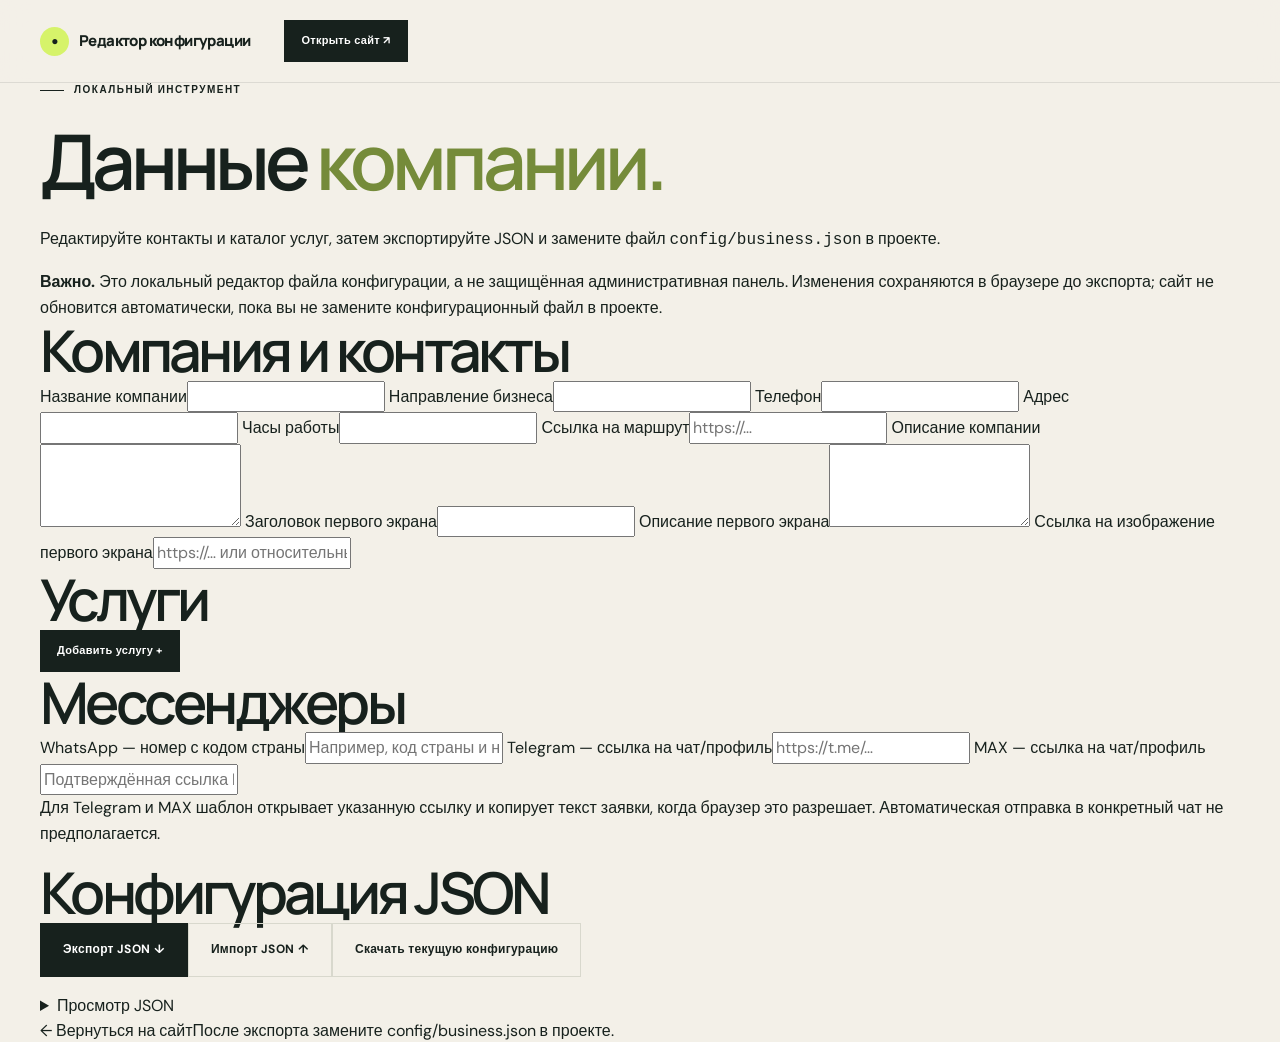
==== admin.html @ 0f89841c "feat: add local business configuration editor" ====
<!doctype html>
<html lang="ru">
<head>
  <meta charset="utf-8">
  <meta name="viewport" content="width=device-width, initial-scale=1">
  <meta name="robots" content="noindex,nofollow">
  <meta name="theme-color" content="#17211d">
  <title>Редактор конфигурации — шаблон сайта</title>
  <link rel="stylesheet" href="./css/style.css">
  <link rel="stylesheet" href="./css/admin.css">
  <script src="./js/admin.js" defer></script>
</head>
<body class="admin-page">
  <header class="site-header"><div class="container header-inner"><a class="brand" href="./index.html"><span class="brand-mark" aria-hidden="true">●</span>Редактор конфигурации</a><a class="button button-small" href="./index.html">Открыть сайт ↗</a></div></header>
  <main class="container admin-main">
    <div class="admin-heading"><p class="eyebrow"><span class="eyebrow-line"></span>ЛОКАЛЬНЫЙ ИНСТРУМЕНТ</p><h1>Данные <em>компании.</em></h1><p>Редактируйте контакты и каталог услуг, затем экспортируйте JSON и замените файл <code>config/business.json</code> в проекте.</p></div>
    <div class="admin-warning" role="note"><strong>Важно.</strong> Это локальный редактор файла конфигурации, а не защищённая административная панель. Изменения сохраняются в браузере до экспорта; сайт не обновится автоматически, пока вы не замените конфигурационный файл в проекте.</div>
    <section class="admin-panel"><div class="admin-panel-heading"><h2>Компания и контакты</h2></div><div class="admin-fields">
      <label>Название компании<input id="business-name" type="text"></label>
      <label>Направление бизнеса<input id="business-type" type="text"></label>
      <label>Телефон<input id="contact-phone" type="tel"></label>
      <label>Адрес<input id="contact-address" type="text"></label>
      <label>Часы работы<input id="contact-hours" type="text"></label>
      <label>Ссылка на маршрут<input id="contact-route" type="url" placeholder="https://…"></label>
      <label class="wide">Описание компании<textarea id="business-description" rows="3"></textarea></label>
      <label class="wide">Заголовок первого экрана<input id="business-hero-title" type="text"></label>
      <label class="wide">Описание первого экрана<textarea id="business-hero-description" rows="3"></textarea></label>
      <label class="wide">Ссылка на изображение первого экрана<input id="business-hero-image" type="url" placeholder="https://… или относительный путь"></label>
    </div></section>
    <section class="admin-panel"><div class="admin-panel-heading"><h2>Услуги</h2><button class="button button-small" id="add-service" type="button">Добавить услугу +</button></div><div id="services-editor" class="services-editor"></div></section>
    <section class="admin-panel"><div class="admin-panel-heading"><h2>Мессенджеры</h2></div><div class="admin-fields">
      <label>WhatsApp — номер с кодом страны<input id="messenger-whatsapp" type="tel" placeholder="Например, код страны и номер"></label>
      <label>Telegram — ссылка на чат/профиль<input id="messenger-telegram" type="url" placeholder="https://t.me/…"></label>
      <label class="wide">MAX — ссылка на чат/профиль<input id="messenger-max" type="url" placeholder="Подтверждённая ссылка https://…"></label>
    </div><p class="admin-help">Для Telegram и MAX шаблон открывает указанную ссылку и копирует текст заявки, когда браузер это разрешает. Автоматическая отправка в конкретный чат не предполагается.</p></section>
    <section class="admin-panel"><div class="admin-panel-heading"><h2>Конфигурация JSON</h2></div><div class="admin-actions"><button class="button" id="export-config" type="button">Экспорт JSON ↓</button><label class="button button-outline import-button" for="import-config">Импорт JSON ↑</label><input id="import-config" type="file" accept="application/json,.json" hidden><button class="button button-outline" id="download-current" type="button">Скачать текущую конфигурацию</button></div><p class="admin-status" id="admin-status" role="status" aria-live="polite"></p><details><summary>Просмотр JSON</summary><pre id="json-preview"></pre></details></section>
    <div class="admin-footer"><a href="./index.html">← Вернуться на сайт</a><span>После экспорта замените config/business.json в проекте.</span></div>
  </main>
</body>
</html>
---- css/style.css ----
@import url('https://fonts.googleapis.com/css2?family=DM+Sans:wght@400;500;600;700&family=Manrope:wght@400;500;600;700;800&display=swap');

:root{--bg:#f3f0e8;--surface:#fbfaf6;--text:#17211d;--muted:#68716b;--accent:#d6f36a;--border:#d8d8cd;--dark:#17211d;--radius:4px;--container:1200px;--ease:cubic-bezier(.2,.7,.2,1)}
*{box-sizing:border-box}
html{scroll-behavior:smooth;scroll-padding-top:92px}
body{margin:0;background:var(--bg);color:var(--text);font-family:'DM Sans',Arial,sans-serif;font-size:16px;line-height:1.6;-webkit-font-smoothing:antialiased}
body.dialog-open{overflow:hidden}
a{color:inherit;text-decoration:none}
button,input,textarea,select{font:inherit}
button,a{-webkit-tap-highlight-color:transparent}
button{color:inherit}
img{display:block;max-width:100%}
[hidden]{display:none!important}
.container{width:min(var(--container),calc(100% - 64px));margin-inline:auto}
.sr-only{position:absolute;width:1px;height:1px;padding:0;margin:-1px;overflow:hidden;clip:rect(0,0,0,0);white-space:nowrap;border:0}
.skip-link{position:fixed;z-index:1000;left:16px;top:12px;padding:10px 16px;background:var(--accent);transform:translateY(-160%);transition:transform .2s}
.skip-link:focus{transform:translateY(0)}
.site-header{position:sticky;top:0;z-index:20;background:rgba(243,240,232,.94);backdrop-filter:blur(14px);border-bottom:1px solid rgba(23,33,29,.1)}
.header-inner{min-height:82px;display:flex;align-items:center;gap:34px}
.brand{display:inline-flex;align-items:center;gap:10px;font-family:Manrope,sans-serif;font-size:15px;font-weight:800;letter-spacing:-.04em;white-space:nowrap}
.brand-mark{display:grid;place-items:center;width:29px;height:29px;border-radius:50%;background:var(--accent);font-size:12px;color:var(--dark)}
.main-nav{display:flex;align-items:center;gap:30px;margin-left:auto}
.main-nav a,.header-contact>a{font-size:12px;font-weight:700;letter-spacing:.04em;transition:opacity .2s}
.main-nav a:hover,.header-contact>a:hover{opacity:.6}
.header-contact{display:flex;align-items:center;gap:22px}
.button{display:inline-flex;justify-content:center;align-items:center;gap:18px;min-height:54px;padding:0 22px;border:1px solid var(--text);background:var(--text);color:#fff;font-size:12px;font-weight:700;letter-spacing:.025em;cursor:pointer;transition:background .2s,color .2s,border-color .2s,transform .2s}
.button:hover{background:var(--accent);border-color:var(--accent);color:var(--text);transform:translateY(-2px)}
.button:focus-visible,.text-button:focus-visible,.dialog-close:focus-visible,.menu-toggle:focus-visible,a:focus-visible,input:focus-visible,textarea:focus-visible,select:focus-visible{outline:3px solid #789a16;outline-offset:3px}
.button-small{min-height:42px;padding:0 16px;font-size:11px}
.button-quiet{background:transparent;color:var(--text);border-color:var(--border)}
.button-quiet:hover,.button-outline:hover{background:var(--accent);border-color:var(--accent);color:var(--text)}
.button-outline{background:transparent;color:var(--text);border-color:var(--border)}
.button-full{width:100%;margin-top:18px}
.menu-toggle{display:none}
.section{padding:104px 0}
.hero{padding-top:70px;padding-bottom:28px}
.hero-grid{display:grid;grid-template-columns:1.02fr .98fr;gap:70px;align-items:center;min-height:510px}
.hero-copy{padding:28px 0 48px}
.eyebrow{display:flex;align-items:center;gap:10px;margin:0 0 24px;font-size:10px;line-height:1.4;font-weight:700;letter-spacing:.15em;text-transform:uppercase}
.eyebrow-line{display:inline-block;width:24px;height:1px;background:currentColor}
h1,h2,h3,p{margin-top:0}
h1,h2,h3{font-family:Manrope,Arial,sans-serif;font-weight:600;letter-spacing:-.065em;line-height:1.05}
h1{max-width:650px;margin-bottom:24px;font-size:clamp(48px,6vw,82px)}
h1 em,h2 em{font-style:normal;color:#758b3a}
.hero-description{max-width:460px;margin-bottom:30px;color:var(--muted);font-size:16px;line-height:1.8}
.hero-actions{display:flex;flex-wrap:wrap;gap:10px}
.hero-note{display:flex;align-items:center;gap:10px;margin-top:34px;color:var(--muted);font-size:11px}
.note-dot{width:7px;height:7px;background:#7d9b3a;border-radius:50%}
.hero-visual{position:relative;min-height:490px;background:#d7d5c9;overflow:hidden}
.hero-image{position:absolute;inset:0;background:linear-gradient(140deg,#bfc7b2 0%,#d9d6c8 45%,#9ca893 100%);background-size:cover;background-position:center}
.hero-image:after{content:"";position:absolute;inset:0;background:linear-gradient(180deg,transparent 48%,rgba(23,33,29,.42))}
.image-caption{position:absolute;z-index:1;left:24px;right:24px;bottom:22px;display:flex;gap:12px;color:#fff;font-size:10px;font-weight:700;letter-spacing:.1em;text-transform:uppercase}
.caption-number{color:var(--accent)}
.hero-stamp{position:absolute;z-index:2;right:20px;top:20px;width:100px;height:100px;border-radius:50%;background:var(--accent);display:flex;flex-direction:column;align-items:center;justify-content:center;font-size:11px;font-weight:800;line-height:1.2;transform:rotate(9deg)}
.stamp-arrow{font-size:20px}
.hero-bottom{display:flex;gap:32px;border-top:1px solid var(--border);padding-top:18px;font-size:9px;font-weight:700;letter-spacing:.12em}
.scroll-hint{margin-left:auto;color:var(--muted)}
.services-section{background:var(--surface)}
.section-heading{display:flex;justify-content:space-between;align-items:end;gap:48px;margin-bottom:44px}
.section-heading .eyebrow{margin-bottom:18px}
h2{font-size:clamp(38px,4.5vw,60px);margin-bottom:0}
.section-heading>p{max-width:360px;margin:0 0 4px;color:var(--muted);font-size:13px;line-height:1.8}
.services-grid{display:grid;grid-template-columns:repeat(3,minmax(0,1fr));gap:14px}
.service-card{min-height:300px;display:flex;flex-direction:column;padding:28px;background:var(--bg);border:1px solid var(--border);transition:transform .25s var(--ease),border-color .25s}
.service-card:hover{transform:translateY(-5px);border-color:var(--text)}
.service-top{display:flex;justify-content:space-between;align-items:center;margin-bottom:38px}
.service-index{font-size:10px;font-weight:700;letter-spacing:.1em;color:var(--muted)}
.service-arrow{display:grid;place-items:center;width:34px;height:34px;border:1px solid var(--border);border-radius:50%;font-size:16px}
.service-card h3{font-size:24px;margin-bottom:12px;letter-spacing:-.04em}
.service-card p{color:var(--muted);font-size:13px;line-height:1.75;margin-bottom:24px}
.service-meta{display:flex;justify-content:space-between;gap:12px;margin-top:auto;padding-top:16px;border-top:1px solid var(--border);font-size:11px;font-weight:700}
.service-price{font-size:13px}
.service-duration{color:var(--muted);font-weight:500}
.service-book{display:flex;justify-content:space-between;align-items:center;margin-top:20px;padding:0;border:0;background:none;text-align:left;font-size:11px;font-weight:800;cursor:pointer}
.service-book span{font-size:18px;transition:transform .2s}
.service-book:hover span{transform:translate(3px,-3px)}
.loading-state,.empty-state{grid-column:1/-1;padding:30px;border:1px dashed var(--border);color:var(--muted)}
.about-section{background:var(--dark);color:#f3f0e8}
.about-grid{display:grid;grid-template-columns:.65fr 1.35fr;gap:70px}
.about-aside .eyebrow{color:#bfc7b2}
.about-index{display:block;margin-top:110px;font-family:Manrope,sans-serif;font-size:58px;letter-spacing:-.07em;color:var(--accent)}
.about-index span{font-family:'DM Sans',sans-serif;font-size:10px;letter-spacing:.12em;color:#a8b0a8}
.about-content h2{font-size:clamp(42px,5vw,68px);margin-bottom:30px}
.about-content h2 em{color:var(--accent)}
.about-description{max-width:620px;color:#bdc3bc;font-size:15px;line-height:1.9}
.about-points{display:grid;grid-template-columns:repeat(3,1fr);gap:18px;margin-top:46px;padding-top:24px;border-top:1px solid rgba(255,255,255,.2)}
.about-point{display:flex;gap:10px;font-size:12px;line-height:1.7}
.about-point span{color:var(--accent);font-weight:700}
.contact-section{background:var(--accent)}
.contact-grid{display:grid;grid-template-columns:1fr .8fr;gap:90px}
.contact-intro .eyebrow{margin-bottom:28px}
.contact-intro h2{font-size:clamp(44px,5vw,70px);margin-bottom:24px}
.contact-intro h2 em{color:#62772b}
.contact-intro>p:not(.eyebrow){max-width:400px;margin-bottom:28px;color:#4f5c35;font-size:14px}
.contact-details{padding-top:10px}
.contact-row{display:grid;grid-template-columns:130px 1fr;gap:18px;padding:20px 0;border-bottom:1px solid rgba(23,33,29,.23)}
.contact-label{font-size:9px;font-weight:800;letter-spacing:.13em}
.contact-row p,.contact-row>a{margin:0;font-size:14px;font-weight:600;overflow-wrap:anywhere}
.contact-messengers{display:flex;flex-wrap:wrap;gap:12px}
.contact-messengers a{text-decoration:underline;text-underline-offset:4px;font-size:13px}
.route-link{display:inline-block;margin-top:20px;font-size:12px;font-weight:800}
.site-footer{padding:40px 0 24px;background:var(--dark);color:#f3f0e8}
.footer-inner>p{max-width:340px;margin:16px 0 34px;color:#a8b0a8;font-size:12px}
.footer-brand .brand-mark{background:var(--accent);color:var(--dark)}
.footer-bottom{display:flex;gap:24px;justify-content:space-between;flex-wrap:wrap;padding-top:18px;border-top:1px solid rgba(255,255,255,.17);color:#a8b0a8;font-size:10px}
.footer-bottom a{color:#f3f0e8}
.booking-dialog{width:min(620px,calc(100% - 28px));max-width:none;max-height:min(92vh,900px);padding:0;border:0;background:var(--surface);color:var(--text);box-shadow:0 25px 100px rgba(0,0,0,.25);overflow:auto}
.booking-dialog::backdrop{background:rgba(14,21,17,.7);backdrop-filter:blur(4px)}
.dialog-shell{padding:clamp(22px,5vw,42px)}
.dialog-top{display:flex;justify-content:space-between;align-items:center}
.dialog-top .eyebrow{margin:0}
.dialog-close{display:grid;place-items:center;width:38px;height:38px;border:1px solid var(--border);border-radius:50%;background:transparent;font-size:24px;line-height:1;cursor:pointer}
.booking-dialog h2{margin:22px 0 14px;font-size:clamp(34px,5vw,48px)}
.dialog-description{max-width:470px;color:var(--muted);font-size:13px;line-height:1.75}
.selected-service{display:grid;grid-template-columns:1fr auto;gap:4px 16px;margin:24px 0;padding:16px;background:var(--bg);border:1px solid var(--border)}
.selected-service>span{grid-column:1/-1;color:var(--muted);font-size:9px;font-weight:800;letter-spacing:.12em}
.selected-service strong{font-size:14px}
.text-button{padding:0;border:0;background:transparent;text-decoration:underline;text-underline-offset:3px;font-size:11px;font-weight:700;cursor:pointer}
.form-fields{display:grid;grid-template-columns:repeat(2,minmax(0,1fr));gap:16px}
.form-field{display:flex;flex-direction:column;gap:7px;min-width:0}
.form-field.full-width{grid-column:1/-1}
.field-label{font-size:11px;font-weight:700}
.field-label .required{color:#9a3f2f}
.form-field input,.form-field textarea,.form-field select,.message-preview textarea{width:100%;min-height:48px;padding:12px;border:1px solid var(--border);border-radius:0;background:#fff;color:var(--text);font-size:13px}
.form-field textarea,.message-preview textarea{resize:vertical;min-height:96px}
.form-field input[aria-invalid="true"],.form-field textarea[aria-invalid="true"],.form-field select[aria-invalid="true"]{border-color:#b33b2c}
.field-error{margin:0;color:#9a3026;font-size:11px}
.form-error{margin:12px 0 0;color:#9a3026;font-size:12px}
.dialog-footnote{margin:24px 0 0;padding-top:18px;border-top:1px solid var(--border);color:var(--muted);font-size:10px;line-height:1.7}
.message-preview{margin-top:24px;padding-top:24px;border-top:1px solid var(--border)}
.preview-heading .eyebrow{margin-bottom:8px}
.preview-heading h3{margin-bottom:16px;font-size:24px}
.message-preview .field-label{display:block;margin-bottom:8px}
.preview-actions{display:flex;align-items:center;gap:12px;flex-wrap:wrap;margin-top:12px}
.preview-actions .button{min-height:44px}
.copy-status{font-size:11px;color:var(--muted)}
.messenger-instructions{margin:22px 0 12px;color:var(--muted);font-size:12px;line-height:1.7}
.messenger-actions{display:grid;grid-template-columns:repeat(3,1fr);gap:8px}
.messenger-actions .button{min-height:48px;padding:10px;font-size:11px}
.messenger-actions .button:disabled{opacity:.45;cursor:not-allowed;transform:none}
.back-to-form{margin-top:20px}
.toast{position:fixed;z-index:100;right:24px;bottom:24px;max-width:min(380px,calc(100% - 48px));padding:14px 18px;background:var(--dark);color:#fff;font-size:12px;box-shadow:0 10px 30px rgba(0,0,0,.18);opacity:0;transform:translateY(10px);pointer-events:none;transition:opacity .2s,transform .2s}
.toast.is-visible{opacity:1;transform:translateY(0)}
@media(max-width:1000px){.container{width:min(var(--container),calc(100% - 40px))}.header-inner{gap:20px}.main-nav{gap:18px}.header-contact{gap:12px}.hero-grid{gap:34px}.hero-visual{min-height:440px}.about-grid{gap:38px}.contact-grid{gap:45px}}
@media(max-width:760px){.container{width:calc(100% - 36px)}.header-inner{min-height:70px;gap:14px}.menu-toggle{display:flex;flex-direction:column;justify-content:center;gap:5px;order:3;width:40px;height:40px;margin-left:auto;border:1px solid var(--border);background:transparent;cursor:pointer}.menu-toggle>span:not(.sr-only){display:block;width:17px;height:1px;margin-inline:auto;background:var(--text)}.main-nav{position:absolute;left:0;right:0;top:100%;display:none;flex-direction:column;align-items:stretch;gap:0;padding:10px 18px 18px;background:var(--bg);border-bottom:1px solid var(--border)}.main-nav.is-open{display:flex}.main-nav a{padding:12px 4px;border-bottom:1px solid var(--border)}.header-contact{margin-left:auto}.header-contact>a{display:none}.header-contact .button{min-height:40px;padding:0 12px;font-size:10px}.brand{font-size:13px}.hero{padding-top:36px}.hero-grid{grid-template-columns:1fr;gap:34px;min-height:0}.hero-copy{padding:12px 0 0}.hero-visual{min-height:390px}.hero-bottom{gap:14px;flex-wrap:wrap;font-size:8px}.scroll-hint{margin-left:auto}.section{padding:76px 0}.section-heading{align-items:flex-start;flex-direction:column;gap:18px;margin-bottom:30px}.section-heading>p{max-width:520px}.services-grid{grid-template-columns:repeat(2,minmax(0,1fr))}.service-card{padding:22px;min-height:280px}.service-top{margin-bottom:28px}.about-grid{grid-template-columns:1fr;gap:24px}.about-index{margin-top:28px;font-size:40px}.about-content h2{font-size:clamp(40px,8vw,58px)}.about-points{grid-template-columns:1fr;gap:12px;margin-top:32px}.contact-grid{grid-template-columns:1fr;gap:40px}.contact-row{grid-template-columns:115px 1fr}.footer-bottom{gap:12px}.footer-bottom span{width:100%}}
@media(max-width:480px){.container{width:calc(100% - 28px)}.brand-mark{width:25px;height:25px}.brand{gap:7px;font-size:12px}.header-contact .button{max-width:105px;white-space:normal;line-height:1.15;padding:6px 9px}.hero h1{font-size:clamp(43px,12vw,58px)}.hero-actions{align-items:stretch;flex-direction:column}.hero-actions .button{width:100%}.hero-visual{min-height:330px}.hero-stamp{width:82px;height:82px;font-size:9px}.hero-bottom span:nth-child(2),.hero-bottom span:nth-child(3){display:none}.services-grid{grid-template-columns:1fr}.service-card{min-height:260px}.service-top{margin-bottom:22px}.service-card h3{font-size:22px}.contact-intro h2{font-size:46px}.contact-row{grid-template-columns:1fr;gap:6px}.form-fields{grid-template-columns:1fr}.form-field.full-width{grid-column:auto}.messenger-actions{grid-template-columns:1fr}.dialog-shell{padding:22px 18px}.booking-dialog{width:calc(100% - 18px);max-height:94vh}.selected-service{grid-template-columns:1fr auto}.footer-bottom{flex-direction:column;gap:10px}}
@media(prefers-reduced-motion:reduce){*,*::before,*::after{scroll-behavior:auto!important;animation-duration:.01ms!important;animation-iteration-count:1!important;transition-duration:.01ms!important}}
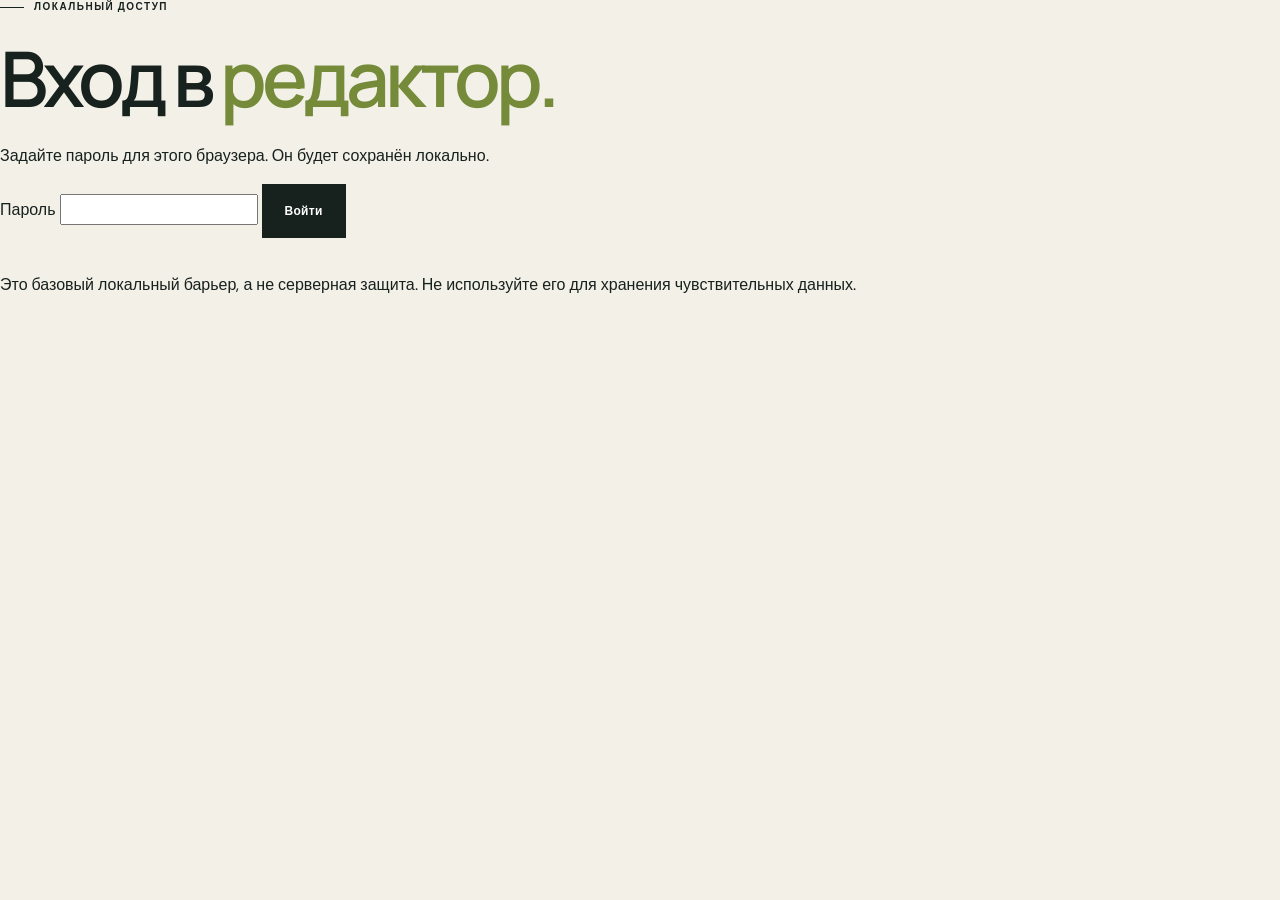
==== commit aac87693: "Add local password gate to admin editor" ====
--- a/admin.html
+++ b/admin.html
@@ -11,6 +11,23 @@
   <script src="./js/admin.js" defer></script>
 </head>
 <body class="admin-page">
+  <main id="auth-screen" class="auth-screen" aria-labelledby="auth-title">
+    <form id="auth-form" class="auth-card">
+      <p class="eyebrow"><span class="eyebrow-line"></span>ЛОКАЛЬНЫЙ ДОСТУП</p>
+      <h1 id="auth-title">Вход в <em>редактор.</em></h1>
+      <p id="auth-description">Задайте пароль для этого браузера. Он будет сохранён локально.</p>
+      <label id="auth-password-label" for="auth-password">Пароль
+        <input id="auth-password" type="password" autocomplete="current-password" minlength="8" required>
+      </label>
+      <label id="auth-confirm-label" for="auth-confirm" hidden>Повторите пароль
+        <input id="auth-confirm" type="password" autocomplete="new-password" minlength="8">
+      </label>
+      <button class="button" type="submit" id="auth-submit">Войти</button>
+      <p id="auth-status" class="admin-status" role="status" aria-live="polite"></p>
+      <p class="auth-note">Это базовый локальный барьер, а не серверная защита. Не используйте его для хранения чувствительных данных.</p>
+    </form>
+  </main>
+  <div id="admin-app" hidden>
   <header class="site-header"><div class="container header-inner"><a class="brand" href="./index.html"><span class="brand-mark" aria-hidden="true">●</span>Редактор конфигурации</a><a class="button button-small" href="./index.html">Открыть сайт ↗</a></div></header>
   <main class="container admin-main">
     <div class="admin-heading"><p class="eyebrow"><span class="eyebrow-line"></span>ЛОКАЛЬНЫЙ ИНСТРУМЕНТ</p><h1>Данные <em>компании.</em></h1><p>Редактируйте контакты и каталог услуг, затем экспортируйте JSON и замените файл <code>config/business.json</code> в проекте.</p></div>
@@ -36,5 +53,6 @@
     <section class="admin-panel"><div class="admin-panel-heading"><h2>Конфигурация JSON</h2></div><div class="admin-actions"><button class="button" id="export-config" type="button">Экспорт JSON ↓</button><label class="button button-outline import-button" for="import-config">Импорт JSON ↑</label><input id="import-config" type="file" accept="application/json,.json" hidden><button class="button button-outline" id="download-current" type="button">Скачать текущую конфигурацию</button></div><p class="admin-status" id="admin-status" role="status" aria-live="polite"></p><details><summary>Просмотр JSON</summary><pre id="json-preview"></pre></details></section>
     <div class="admin-footer"><a href="./index.html">← Вернуться на сайт</a><span>После экспорта замените config/business.json в проекте.</span></div>
   </main>
+  </div>
 </body>
 </html>
--- a/css/admin.css
+++ b/css/admin.css
@@ -0,0 +1 @@
+.admin-page{min-height:100vh}.admin-main{padding-top:62px;padding-bottom:80px}.admin-heading{max-width:760px;margin-bottom:30px}.admin-heading .eyebrow{margin-bottom:18px}.admin-heading h1{font-size:clamp(42px,6vw,70px);margin-bottom:18px}.admin-heading h1 em{color:#758b3a;font-style:normal}.admin-heading>p:not(.eyebrow){max-width:650px;color:var(--muted);font-size:14px;line-height:1.8}.admin-heading code{padding:2px 5px;background:#e8e6dc}.admin-warning{padding:16px 18px;margin:24px 0 30px;border-left:4px solid #a5c44d;background:#e8eadb;font-size:12px;line-height:1.8}.admin-panel{padding:26px;margin-bottom:18px;background:var(--surface);border:1px solid var(--border)}.admin-panel-heading{display:flex;justify-content:space-between;align-items:center;gap:20px;margin-bottom:22px}.admin-panel-heading h2{font-size:24px;letter-spacing:-.04em}.admin-fields{display:grid;grid-template-columns:repeat(2,minmax(0,1fr));gap:16px}.admin-fields label,.service-editor-card label{display:flex;flex-direction:column;gap:7px;font-size:11px;font-weight:700}.admin-fields input,.admin-fields textarea,.service-editor-card input,.service-editor-card textarea{width:100%;min-width:0;padding:12px;border:1px solid var(--border);border-radius:0;background:#fff;color:var(--text);font-size:13px;font-weight:400}.admin-fields textarea,.service-editor-card textarea{resize:vertical}.admin-fields .wide{grid-column:1/-1}.services-editor{display:grid;gap:12px}.service-editor-card{padding:20px;border:1px solid var(--border);background:var(--bg)}.service-editor-top{display:flex;justify-content:space-between;align-items:center;gap:12px;margin-bottom:14px}.service-editor-top strong{font-family:Manrope,sans-serif;font-size:14px}.delete-service{padding:8px 10px;border:1px solid #c6a9a1;background:transparent;color:#913b2b;font-size:11px;cursor:pointer}.service-editor-fields{display:grid;grid-template-columns:repeat(2,minmax(0,1fr));gap:12px}.service-editor-fields .wide{grid-column:1/-1}.admin-help{margin:14px 0 0;color:var(--muted);font-size:12px;line-height:1.8}.admin-actions{display:flex;flex-wrap:wrap;gap:10px}.import-button{cursor:pointer}.admin-status{min-height:20px;margin:14px 0 0;color:#526c22;font-size:12px}.admin-status.is-error{color:#9a3026}details{margin-top:20px;border-top:1px solid var(--border);padding-top:16px}summary{cursor:pointer;font-size:12px;font-weight:700}pre{overflow:auto;max-height:380px;padding:16px;background:#17211d;color:#e7eadf;font-size:11px;line-height:1.6;white-space:pre-wrap;overflow-wrap:anywhere}.admin-footer{display:flex;justify-content:space-between;gap:20px;flex-wrap:wrap;padding-top:22px;font-size:11px;color:var(--muted)}.admin-footer a{color:var(--text);font-weight:700}@media(max-width:600px){.admin-main{padding-top:38px}.admin-panel{padding:18px}.admin-panel-heading{align-items:flex-start;flex-direction:column}.admin-fields,.service-editor-fields{grid-template-columns:1fr}.admin-fields .wide,.service-editor-fields .wide{grid-column:auto}.admin-actions{flex-direction:column}.admin-actions .button,.import-button{width:100%}}
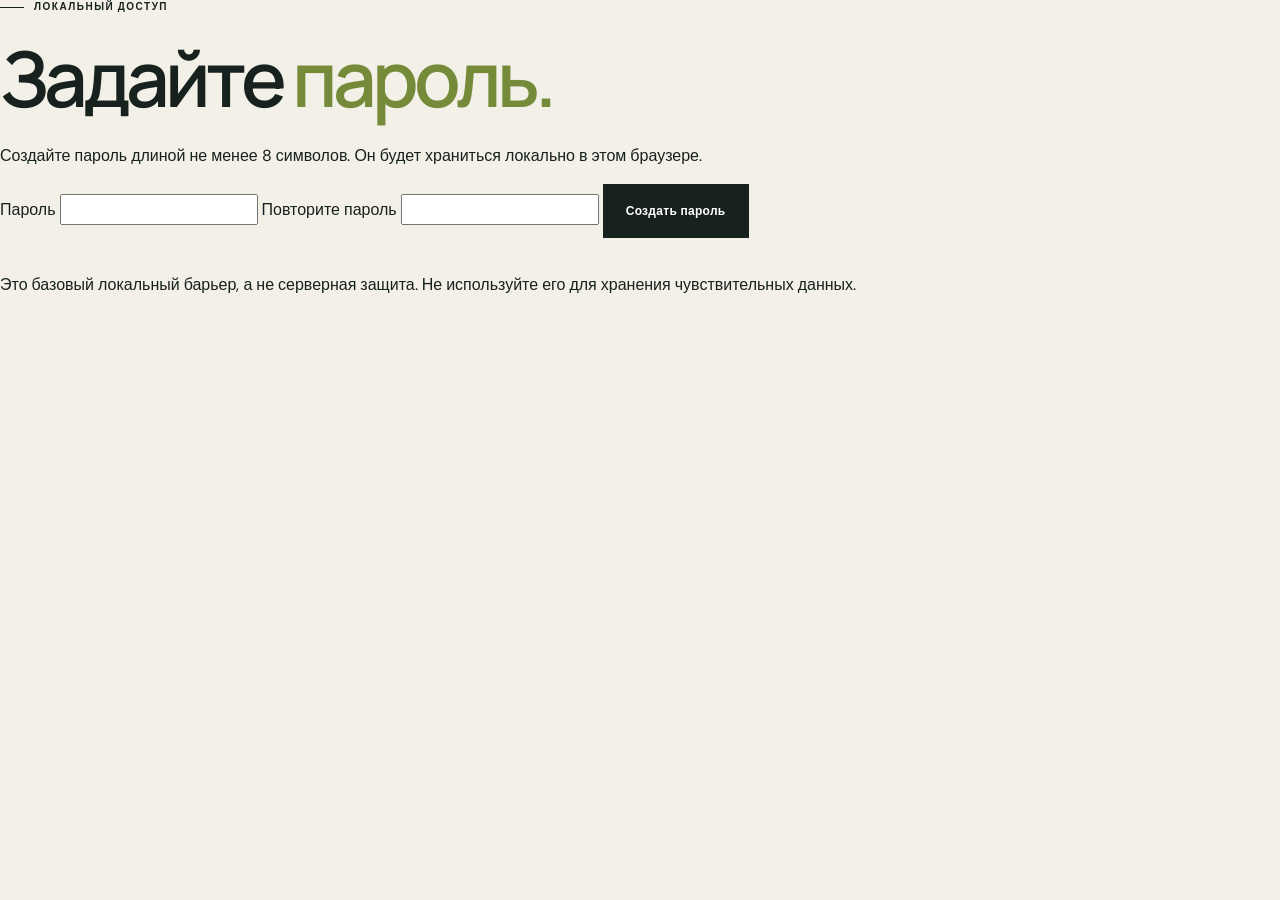
==== commit 439bca7b: "Add admin logout control" ====
--- a/admin.html
+++ b/admin.html
@@ -28,7 +28,7 @@
     </form>
   </main>
   <div id="admin-app" hidden>
-  <header class="site-header"><div class="container header-inner"><a class="brand" href="./index.html"><span class="brand-mark" aria-hidden="true">●</span>Редактор конфигурации</a><a class="button button-small" href="./index.html">Открыть сайт ↗</a></div></header>
+  <header class="site-header"><div class="container header-inner"><a class="brand" href="./index.html"><span class="brand-mark" aria-hidden="true">●</span>Редактор конфигурации</a><div class="admin-header-actions"><button class="button button-small button-outline" id="logout-admin" type="button">Выйти</button><a class="button button-small" href="./index.html">Открыть сайт ↗</a></div></div></header>
   <main class="container admin-main">
     <div class="admin-heading"><p class="eyebrow"><span class="eyebrow-line"></span>ЛОКАЛЬНЫЙ ИНСТРУМЕНТ</p><h1>Данные <em>компании.</em></h1><p>Редактируйте контакты и каталог услуг, затем экспортируйте JSON и замените файл <code>config/business.json</code> в проекте.</p></div>
     <div class="admin-warning" role="note"><strong>Важно.</strong> Это локальный редактор файла конфигурации, а не защищённая административная панель. Изменения сохраняются в браузере до экспорта; сайт не обновится автоматически, пока вы не замените конфигурационный файл в проекте.</div>
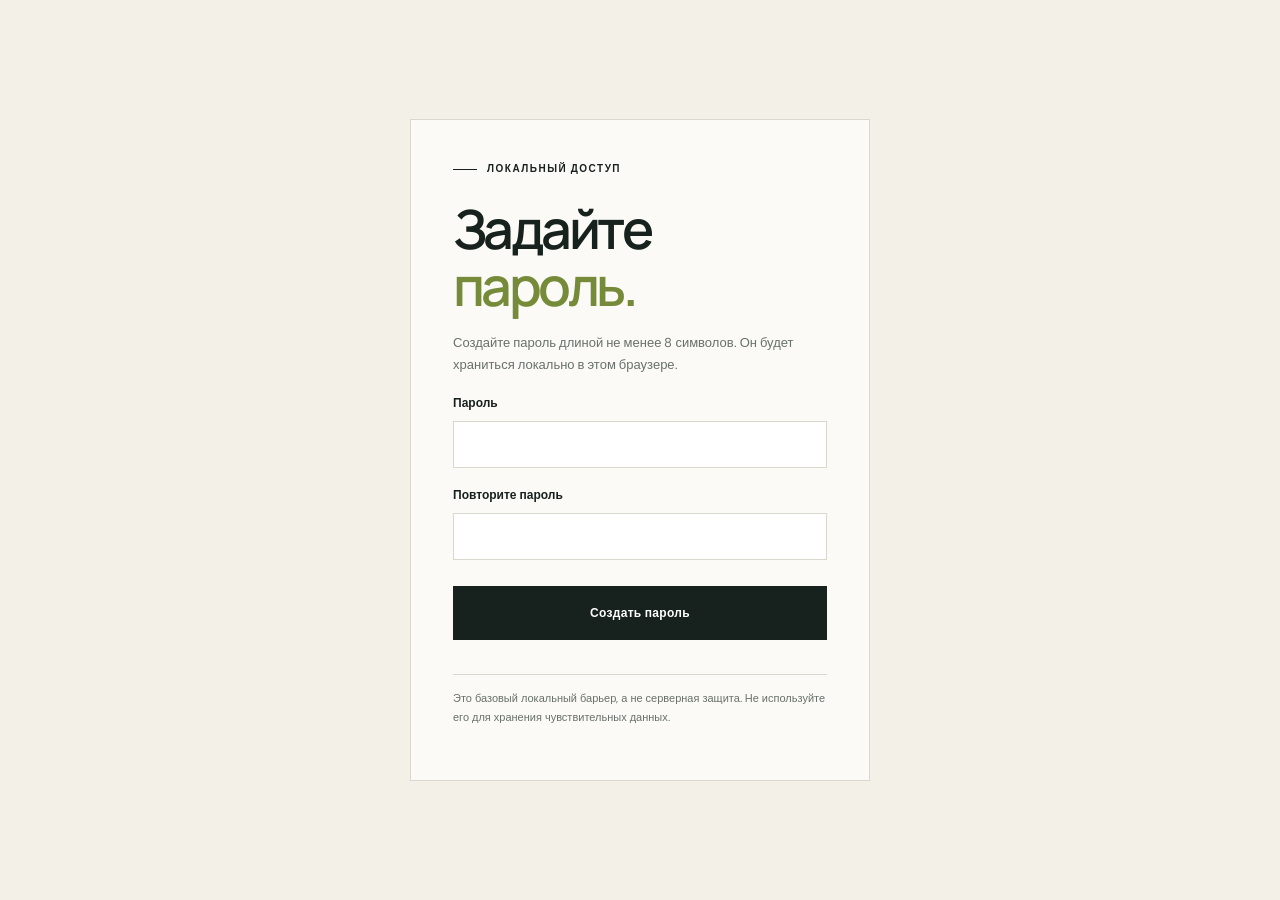
==== commit f31e1394: "Add live Google Sheets data source without redeploying site" ====
--- a/admin.html
+++ b/admin.html
@@ -30,8 +30,8 @@
   <div id="admin-app" hidden>
   <header class="site-header"><div class="container header-inner"><a class="brand" href="./index.html"><span class="brand-mark" aria-hidden="true">●</span>Редактор конфигурации</a><div class="admin-header-actions"><button class="button button-small button-outline" id="logout-admin" type="button">Выйти</button><a class="button button-small" href="./index.html">Открыть сайт ↗</a></div></div></header>
   <main class="container admin-main">
-    <div class="admin-heading"><p class="eyebrow"><span class="eyebrow-line"></span>ЛОКАЛЬНЫЙ ИНСТРУМЕНТ</p><h1>Данные <em>компании.</em></h1><p>Редактируйте контакты и каталог услуг, затем экспортируйте JSON и замените файл <code>config/business.json</code> в проекте.</p></div>
-    <div class="admin-warning" role="note"><strong>Важно.</strong> Это локальный редактор файла конфигурации, а не защищённая административная панель. Изменения сохраняются в браузере до экспорта; сайт не обновится автоматически, пока вы не замените конфигурационный файл в проекте.</div>
+    <div class="admin-heading"><p class="eyebrow"><span class="eyebrow-line"></span>РЕДАКТОР ДАННЫХ</p><h1>Данные <em>компании.</em></h1><p>Для изменения цен и услуг без повторной публикации используйте подключённые Google Таблицы. Сайт автоматически загружает оттуда актуальные данные.</p></div>
+    <div class="admin-warning" role="note"><strong>Важно:</strong> этот локальный редактор сам по себе не записывает изменения на сайт. После первоначального подключения Google Таблиц меняйте данные прямо в таблице — JSON заменять не нужно.</div>
     <section class="admin-panel"><div class="admin-panel-heading"><h2>Компания и контакты</h2></div><div class="admin-fields">
       <label>Название компании<input id="business-name" type="text"></label>
       <label>Направление бизнеса<input id="business-type" type="text"></label>
--- a/css/admin.css
+++ b/css/admin.css
@@ -1 +1,13 @@
-.admin-page{min-height:100vh}.admin-main{padding-top:62px;padding-bottom:80px}.admin-heading{max-width:760px;margin-bottom:30px}.admin-heading .eyebrow{margin-bottom:18px}.admin-heading h1{font-size:clamp(42px,6vw,70px);margin-bottom:18px}.admin-heading h1 em{color:#758b3a;font-style:normal}.admin-heading>p:not(.eyebrow){max-width:650px;color:var(--muted);font-size:14px;line-height:1.8}.admin-heading code{padding:2px 5px;background:#e8e6dc}.admin-warning{padding:16px 18px;margin:24px 0 30px;border-left:4px solid #a5c44d;background:#e8eadb;font-size:12px;line-height:1.8}.admin-panel{padding:26px;margin-bottom:18px;background:var(--surface);border:1px solid var(--border)}.admin-panel-heading{display:flex;justify-content:space-between;align-items:center;gap:20px;margin-bottom:22px}.admin-panel-heading h2{font-size:24px;letter-spacing:-.04em}.admin-fields{display:grid;grid-template-columns:repeat(2,minmax(0,1fr));gap:16px}.admin-fields label,.service-editor-card label{display:flex;flex-direction:column;gap:7px;font-size:11px;font-weight:700}.admin-fields input,.admin-fields textarea,.service-editor-card input,.service-editor-card textarea{width:100%;min-width:0;padding:12px;border:1px solid var(--border);border-radius:0;background:#fff;color:var(--text);font-size:13px;font-weight:400}.admin-fields textarea,.service-editor-card textarea{resize:vertical}.admin-fields .wide{grid-column:1/-1}.services-editor{display:grid;gap:12px}.service-editor-card{padding:20px;border:1px solid var(--border);background:var(--bg)}.service-editor-top{display:flex;justify-content:space-between;align-items:center;gap:12px;margin-bottom:14px}.service-editor-top strong{font-family:Manrope,sans-serif;font-size:14px}.delete-service{padding:8px 10px;border:1px solid #c6a9a1;background:transparent;color:#913b2b;font-size:11px;cursor:pointer}.service-editor-fields{display:grid;grid-template-columns:repeat(2,minmax(0,1fr));gap:12px}.service-editor-fields .wide{grid-column:1/-1}.admin-help{margin:14px 0 0;color:var(--muted);font-size:12px;line-height:1.8}.admin-actions{display:flex;flex-wrap:wrap;gap:10px}.import-button{cursor:pointer}.admin-status{min-height:20px;margin:14px 0 0;color:#526c22;font-size:12px}.admin-status.is-error{color:#9a3026}details{margin-top:20px;border-top:1px solid var(--border);padding-top:16px}summary{cursor:pointer;font-size:12px;font-weight:700}pre{overflow:auto;max-height:380px;padding:16px;background:#17211d;color:#e7eadf;font-size:11px;line-height:1.6;white-space:pre-wrap;overflow-wrap:anywhere}.admin-footer{display:flex;justify-content:space-between;gap:20px;flex-wrap:wrap;padding-top:22px;font-size:11px;color:var(--muted)}.admin-footer a{color:var(--text);font-weight:700}@media(max-width:600px){.admin-main{padding-top:38px}.admin-panel{padding:18px}.admin-panel-heading{align-items:flex-start;flex-direction:column}.admin-fields,.service-editor-fields{grid-template-columns:1fr}.admin-fields .wide,.service-editor-fields .wide{grid-column:auto}.admin-actions{flex-direction:column}.admin-actions .button,.import-button{width:100%}}+.admin-page{min-height:100vh}.admin-main{padding-top:62px;padding-bottom:80px}.admin-heading{max-width:760px;margin-bottom:30px}.admin-heading .eyebrow{margin-bottom:18px}.admin-heading h1{font-size:clamp(42px,6vw,70px);margin-bottom:18px}.admin-heading h1 em{color:#758b3a;font-style:normal}.admin-heading>p:not(.eyebrow){max-width:650px;color:var(--muted);font-size:14px;line-height:1.8}.admin-heading code{padding:2px 5px;background:#e8e6dc}.admin-warning{padding:16px 18px;margin:24px 0 30px;border-left:4px solid #a5c44d;background:#e8eadb;font-size:12px;line-height:1.8}.admin-panel{padding:26px;margin-bottom:18px;background:var(--surface);border:1px solid var(--border)}.admin-panel-heading{display:flex;justify-content:space-between;align-items:center;gap:20px;margin-bottom:22px}.admin-panel-heading h2{font-size:24px;letter-spacing:-.04em}.admin-fields{display:grid;grid-template-columns:repeat(2,minmax(0,1fr));gap:16px}.admin-fields label,.service-editor-card label{display:flex;flex-direction:column;gap:7px;font-size:11px;font-weight:700}.admin-fields input,.admin-fields textarea,.service-editor-card input,.service-editor-card textarea{width:100%;min-width:0;padding:12px;border:1px solid var(--border);border-radius:0;background:#fff;color:var(--text);font-size:13px;font-weight:400}.admin-fields textarea,.service-editor-card textarea{resize:vertical}.admin-fields .wide{grid-column:1/-1}.services-editor{display:grid;gap:12px}.service-editor-card{padding:20px;border:1px solid var(--border);background:var(--bg)}.service-editor-top{display:flex;justify-content:space-between;align-items:center;gap:12px;margin-bottom:14px}.service-editor-top strong{font-family:Manrope,sans-serif;font-size:14px}.delete-service{padding:8px 10px;border:1px solid #c6a9a1;background:transparent;color:#913b2b;font-size:11px;cursor:pointer}.service-editor-fields{display:grid;grid-template-columns:repeat(2,minmax(0,1fr));gap:12px}.service-editor-fields .wide{grid-column:1/-1}.admin-help{margin:14px 0 0;color:var(--muted);font-size:12px;line-height:1.8}.admin-actions{display:flex;flex-wrap:wrap;gap:10px}.import-button{cursor:pointer}.admin-status{min-height:20px;margin:14px 0 0;color:#526c22;font-size:12px}.admin-status.is-error{color:#9a3026}details{margin-top:20px;border-top:1px solid var(--border);padding-top:16px}summary{cursor:pointer;font-size:12px;font-weight:700}pre{overflow:auto;max-height:380px;padding:16px;background:#17211d;color:#e7eadf;font-size:11px;line-height:1.6;white-space:pre-wrap;overflow-wrap:anywhere}.admin-footer{display:flex;justify-content:space-between;gap:20px;flex-wrap:wrap;padding-top:22px;font-size:11px;color:var(--muted)}.admin-footer a{color:var(--text);font-weight:700}@media(max-width:600px){.admin-main{padding-top:38px}.admin-panel{padding:18px}.admin-panel-heading{align-items:flex-start;flex-direction:column}.admin-fields,.service-editor-fields{grid-template-columns:1fr}.admin-fields .wide,.service-editor-fields .wide{grid-column:auto}.admin-actions{flex-direction:column}.admin-actions .button,.import-button{width:100%}}
+[hidden]{display:none!important}
+.admin-header-actions{display:flex;align-items:center;gap:10px}
+.auth-screen{min-height:100vh;display:grid;place-items:center;padding:28px 18px;background:var(--bg)}
+.auth-card{width:min(100%,460px);padding:clamp(24px,5vw,42px);background:var(--surface);border:1px solid var(--border)}
+.auth-card h1{font-size:clamp(36px,7vw,54px);margin:18px 0}
+.auth-card h1 em{color:#758b3a;font-style:normal}
+.auth-card>p:not(.eyebrow){color:var(--muted);font-size:13px;line-height:1.7}
+.auth-card label{display:flex;flex-direction:column;gap:8px;margin:18px 0;font-size:12px;font-weight:700}
+.auth-card input{width:100%;padding:13px;border:1px solid var(--border);background:#fff;color:var(--text);font:inherit}
+.auth-card .button{width:100%;justify-content:center;margin-top:8px}
+.auth-note{padding-top:14px;border-top:1px solid var(--border);font-size:11px!important}
+@media(max-width:600px){.admin-header-actions{flex-wrap:wrap;justify-content:flex-end}.site-header .header-inner{gap:10px}.admin-header-actions .button{font-size:10px;padding:9px}}
